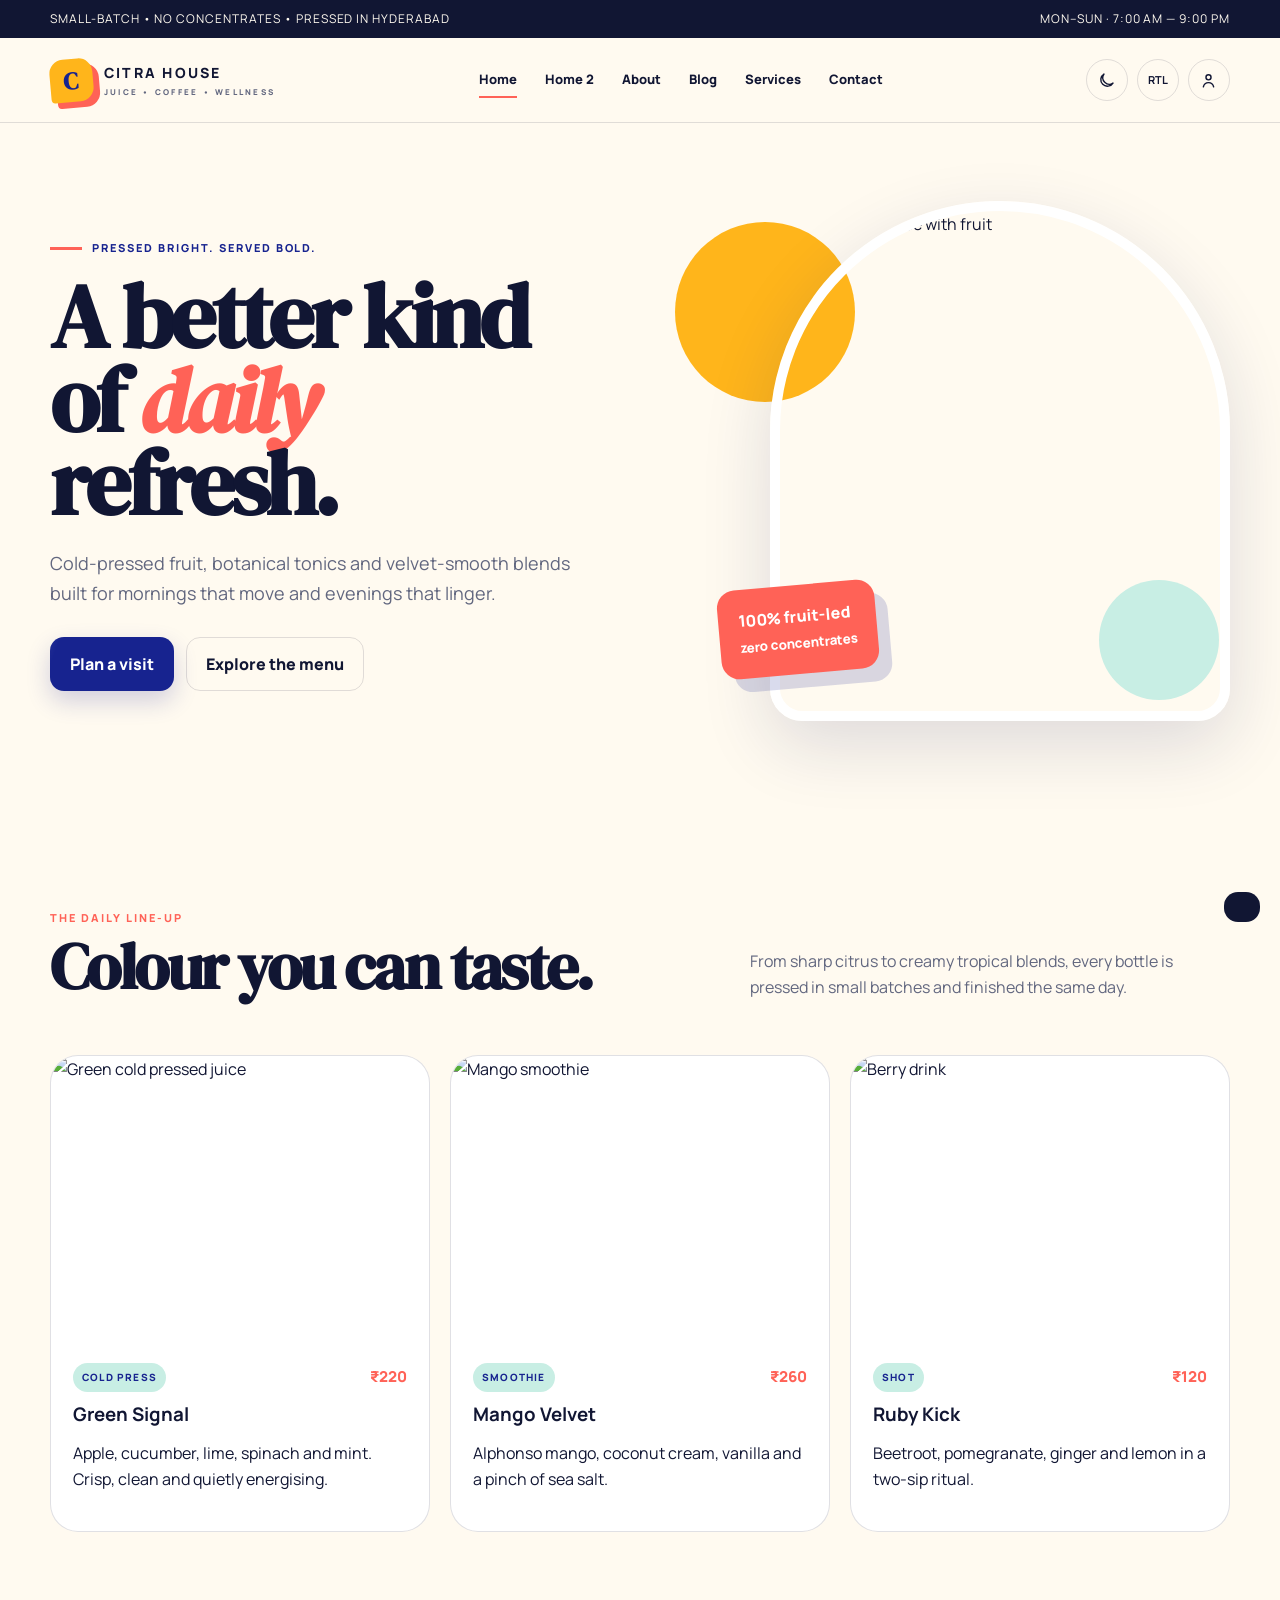
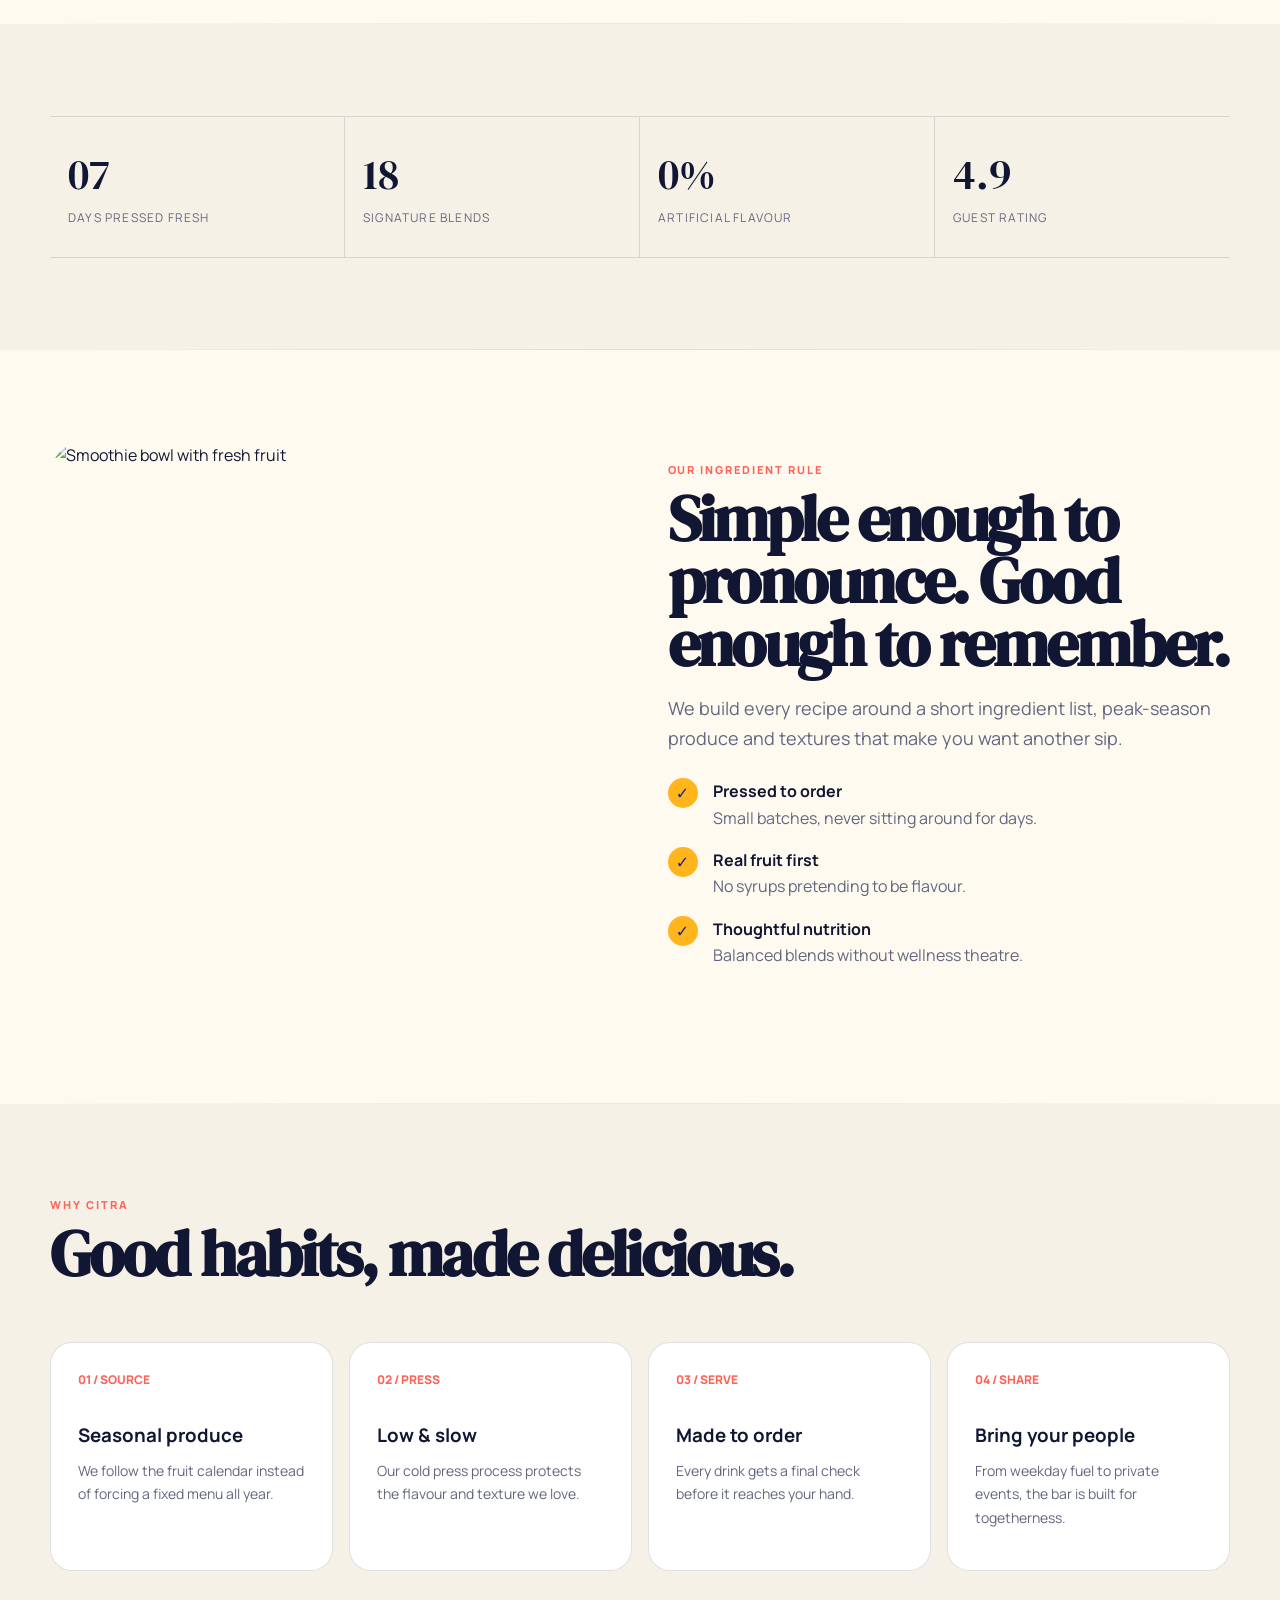
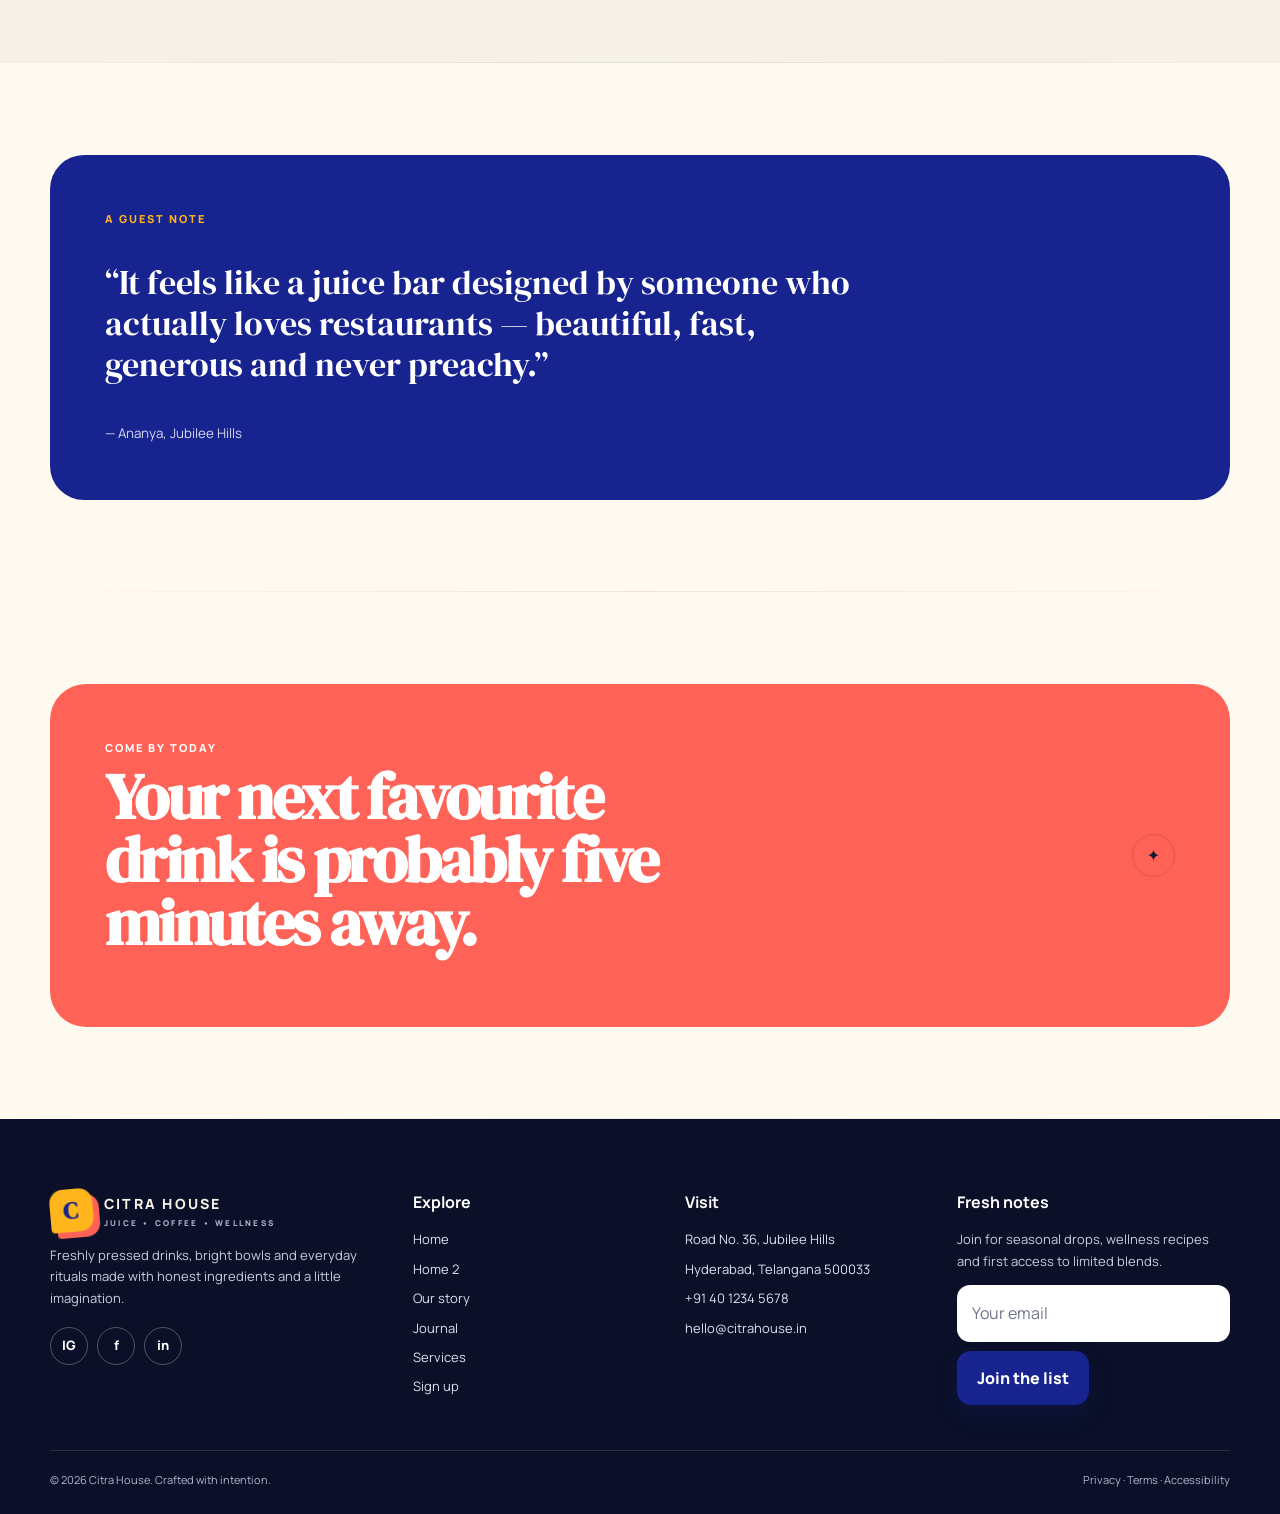
==== index.html @ f2bc3a29 "Initial Citra House premium website" ====
<!doctype html>
<html lang="en" dir="ltr">
<head>
<meta charset="utf-8"><meta name="viewport" content="width=device-width,initial-scale=1">
<title>Citra House — Juice, Coffee & Wellness</title><meta name="description" content="Citra House is a premium Hyderabad juice bar serving cold-pressed juices, smoothies, bowls and botanical drinks.">
<link rel="icon" href="favicon.svg"><link rel="stylesheet" href="css/style.css">
</head>
<body>
<div class="topbar"><div class="container"><span>Small-batch • No concentrates • Pressed in Hyderabad</span><span>Mon–Sun · 7:00 AM — 9:00 PM</span></div></div>
<header class="header"><div class="container nav">
<a class="logo" href="index.html"><span class="logo-mark">C</span><span>CITRA HOUSE<small>JUICE • COFFEE • WELLNESS</small></span></a>
<nav class="navlinks">
<a data-page="index.html" href="index.html">Home</a><a data-page="home2.html" href="home2.html">Home 2</a><a data-page="about.html" href="about.html">About</a><a data-page="blogs.html" href="blogs.html">Blog</a><a data-page="services.html" href="services.html">Services</a><a data-page="contact.html" href="contact.html">Contact</a>
</nav>
<div class="nav-actions">
<button class="icon-btn theme-icon" aria-label="Toggle dark and light mode" data-theme-toggle title="Dark / Light">
<svg viewBox="0 0 24 24" aria-hidden="true"><path d="M20.2 15.2A8.2 8.2 0 0 1 8.8 3.8 8.3 8.3 0 1 0 20.2 15.2Z"/></svg>
</button>
<button class="icon-btn rtl-control" aria-label="Toggle RTL and LTR" data-dir-toggle title="RTL / LTR">RTL</button>
<div class="user-menu">
<button class="icon-btn user-icon" type="button" aria-label="Open account menu" aria-expanded="false" title="Account menu">
<svg viewBox="0 0 24 24" aria-hidden="true"><circle cx="12" cy="8" r="3.2"/><path d="M5.5 20c.8-3.5 3-5.3 6.5-5.3s5.7 1.8 6.5 5.3"/></svg>
</button>
<div class="user-dropdown" role="menu">
<a href="login.html" role="menuitem"><span class="menu-symbol">↪</span><span><b>Login</b><small>Member sign in</small></span></a>
<a href="signup.html" role="menuitem"><span class="menu-symbol">＋</span><span><b>Sign up</b><small>Create your account</small></span></a>
<a href="enquiry.html" role="menuitem"><span class="menu-symbol">✦</span><span><b>Book / Enquire</b><small>Table, event or order</small></span></a>

</div>
</div>
<button class="menu-btn" aria-label="Open menu">☰</button>
</div>
</div></header>

<main>
<section class="hero"><div class="container hero-grid"><div class="hero-copy reveal">
<div class="eyebrow"><i></i>Pressed bright. Served bold.</div><h1 class="serif">A better kind of <em style="color:var(--coral)">daily</em> refresh.</h1>
<p class="lead">Cold-pressed fruit, botanical tonics and velvet-smooth blends built for mornings that move and evenings that linger.</p>
<div class="actions"><button class="primary" data-open-modal="book">Plan a visit</button><a class="secondary" href="#menu">Explore the menu</a></div>
</div><div class="hero-art reveal"><span class="blob one"></span><span class="blob two"></span><img class="hero-photo" src="https://images.unsplash.com/photo-1623065422902-30a2d299bbe4?auto=format&fit=crop&w=1000&q=90" alt="Fresh citrus juice with fruit"><div class="sticker">100% fruit-led<br><small>zero concentrates</small></div></div></div></section>
<section class="section" id="menu"><div class="container"><div class="section-head reveal"><div><div class="kicker">The daily line-up</div><h2 class="serif">Colour you can taste.</h2></div><p>From sharp citrus to creamy tropical blends, every bottle is pressed in small batches and finished the same day.</p></div>
<div class="product-grid">
<article class="product reveal"><img class="product-img" src="https://images.unsplash.com/photo-1546173159-315724a31696?auto=format&fit=crop&w=900&q=90" alt="Green cold pressed juice"><div class="product-body"><div class="product-top"><span class="tag">Cold press</span><span class="price">₹220</span></div><h3>Green Signal</h3><p>Apple, cucumber, lime, spinach and mint. Crisp, clean and quietly energising.</p></div></article>
<article class="product reveal"><img class="product-img" src="https://images.unsplash.com/photo-1505252585461-04db1eb84625?auto=format&fit=crop&w=900&q=90" alt="Mango smoothie"><div class="product-body"><div class="product-top"><span class="tag">Smoothie</span><span class="price">₹260</span></div><h3>Mango Velvet</h3><p>Alphonso mango, coconut cream, vanilla and a pinch of sea salt.</p></div></article>
<article class="product reveal"><img class="product-img" src="https://images.unsplash.com/photo-1551024506-0bccd828d307?auto=format&fit=crop&w=900&q=90" alt="Berry drink"><div class="product-body"><div class="product-top"><span class="tag">Shot</span><span class="price">₹120</span></div><h3>Ruby Kick</h3><p>Beetroot, pomegranate, ginger and lemon in a two-sip ritual.</p></div></article>
</div></div></section>
<section class="section alt"><div class="container"><div class="stats"><div class="stat"><strong>07</strong><span>Days pressed fresh</span></div><div class="stat"><strong>18</strong><span>Signature blends</span></div><div class="stat"><strong>0%</strong><span>Artificial flavour</span></div><div class="stat"><strong>4.9</strong><span>Guest rating</span></div></div></div></section>
<section class="section"><div class="container split"><img class="split-img reveal" src="https://images.unsplash.com/photo-1553530666-ba11a7da3888?auto=format&fit=crop&w=1100&q=90" alt="Smoothie bowl with fresh fruit"><div class="reveal"><div class="kicker">Our ingredient rule</div><h2 class="serif">Simple enough to pronounce. Good enough to remember.</h2><p class="lead">We build every recipe around a short ingredient list, peak-season produce and textures that make you want another sip.</p><div class="list"><div class="list-item"><span class="check">✓</span><div><b>Pressed to order</b><br><span style="color:var(--muted)">Small batches, never sitting around for days.</span></div></div><div class="list-item"><span class="check">✓</span><div><b>Real fruit first</b><br><span style="color:var(--muted)">No syrups pretending to be flavour.</span></div></div><div class="list-item"><span class="check">✓</span><div><b>Thoughtful nutrition</b><br><span style="color:var(--muted)">Balanced blends without wellness theatre.</span></div></div></div></div></div></section>
<section class="section alt"><div class="container"><div class="section-head reveal"><div><div class="kicker">Why Citra</div><h2 class="serif">Good habits, made delicious.</h2></div></div><div class="feature-grid"><div class="feature reveal"><div class="feature-num">01 / SOURCE</div><h3>Seasonal produce</h3><p>We follow the fruit calendar instead of forcing a fixed menu all year.</p></div><div class="feature reveal"><div class="feature-num">02 / PRESS</div><h3>Low & slow</h3><p>Our cold press process protects the flavour and texture we love.</p></div><div class="feature reveal"><div class="feature-num">03 / SERVE</div><h3>Made to order</h3><p>Every drink gets a final check before it reaches your hand.</p></div><div class="feature reveal"><div class="feature-num">04 / SHARE</div><h3>Bring your people</h3><p>From weekday fuel to private events, the bar is built for togetherness.</p></div></div></div></section>
<section class="section"><div class="container quote reveal"><div class="kicker" style="color:var(--mango)">A guest note</div><p>“It feels like a juice bar designed by someone who actually loves restaurants — beautiful, fast, generous and never preachy.”</p><small>— Ananya, Jubilee Hills</small></div></section>
<section class="section"><div class="container cta reveal"><div><div class="kicker" style="color:#fff">Come by today</div><h2 class="serif">Your next favourite drink is probably five minutes away.</h2></div><button class="icon-btn contact-trigger" data-open-modal="book" aria-label="Contact, booking and enquiry" title="Contact / Book / Enquire">✦</button></div></section>
</main>

<footer class="footer"><div class="container footer-grid">
<div><a class="logo" href="index.html"><span class="logo-mark">C</span><span>CITRA HOUSE<small>JUICE • COFFEE • WELLNESS</small></span></a><p>Freshly pressed drinks, bright bowls and everyday rituals made with honest ingredients and a little imagination.</p><div class="socials"><a href="https://www.instagram.com/" target="_blank" rel="noreferrer" aria-label="Instagram">IG</a><a href="https://www.facebook.com/" target="_blank" rel="noreferrer" aria-label="Facebook">f</a><a href="https://www.linkedin.com/" target="_blank" rel="noreferrer" aria-label="LinkedIn">in</a></div></div>
<div><h4>Explore</h4><div class="footer-links"><a href="index.html">Home</a><a href="home2.html">Home 2</a><a href="about.html">Our story</a><a href="blogs.html">Journal</a><a href="services.html">Services</a><a href="signup.html">Sign up</a></div></div>
<div><h4>Visit</h4><div class="footer-links"><span>Road No. 36, Jubilee Hills</span><span>Hyderabad, Telangana 500033</span><a href="tel:+914012345678">+91 40 1234 5678</a><a href="mailto:hello@citrahouse.in">hello@citrahouse.in</a></div></div>
<div><h4>Fresh notes</h4><p>Join for seasonal drops, wellness recipes and first access to limited blends.</p><form><div class="field"><input type="email" placeholder="Your email" required></div><button class="primary" style="margin-top:9px">Join the list</button></form></div>
</div><div class="container copyright"><span>© <span data-year></span> Citra House. Crafted with intention.</span><span>Privacy · Terms · Accessibility</span></div></footer>
<div class="modal" role="dialog" aria-modal="true"><div class="modal-box">
<button class="close" data-close-modal aria-label="Close">×</button><div class="kicker">Citra House</div><h2 style="font-size:42px">Make it yours.</h2><p style="color:var(--muted)">Book a table, private bar or send an enquiry.</p>
<div class="modal-tabs"><button data-mode="book" class="active">Book / Enquire</button><button data-mode="login">Member login</button></div>
<div class="modal-panel" data-panel="book"><form class="form-grid"><div class="field"><label>Name</label><input required></div><div class="field"><label>Phone</label><input required></div><div class="field"><label>Date</label><input type="date" required></div><div class="field"><label>Guests</label><select required><option value="">Choose</option><option>2</option><option>4</option><option>6+</option></select></div><div class="field full"><label>What can we prepare?</label><textarea placeholder="Private event, tasting, table or general enquiry"></textarea></div><div class="field full"><button class="primary">Send request</button></div></form></div>
<div class="modal-panel" data-panel="login" hidden><form><div class="field"><label>Email</label><input type="email" required></div><div class="field" style="margin-top:14px"><label>Password</label><input type="password" required></div><button class="primary" style="margin-top:16px">Sign in</button><p style="font-size:13px;color:var(--muted);margin:14px 0 0">New here? <a href="signup.html" style="font-weight:800;color:var(--navy)">Create an account →</a></p></form></div>
</div></div><div class="toast" role="status"></div>
<script src="js/script.js"></script></body></html>
---- css/style.css ----
@import url('https://fonts.googleapis.com/css2?family=DM+Serif+Display&family=Manrope:wght@400;500;600;700;800&display=swap');

:root{
  --ink:#111633;--navy:#17238f;--blue:#263bc7;--mango:#ffb51b;--coral:#ff6257;
  --mint:#c8eee4;--cream:#fffaf0;--paper:#f6f1e7;--white:#fff;--line:rgba(17,22,51,.13);
  --muted:#62677f;--shadow:0 24px 70px rgba(20,28,90,.14);--radius:28px;
}
[data-theme="dark"]{
  --ink:#f8f5ec;--cream:#0d1025;--paper:#151936;--white:#11142b;--line:rgba(255,255,255,.14);
  --muted:#b8bdd1;--shadow:0 24px 70px rgba(0,0,0,.34);
}
*{box-sizing:border-box}html{scroll-behavior:smooth}body{margin:0;font-family:Manrope,system-ui,sans-serif;background:var(--cream);color:var(--ink);line-height:1.65;overflow-x:hidden}
body:before{content:"";position:fixed;inset:0;pointer-events:none;opacity:.28;background-image:radial-gradient(rgba(23,35,143,.10) .7px,transparent .7px);background-size:14px 14px;z-index:-1}
a{text-decoration:none;color:inherit}img{max-width:100%;display:block}button,input,textarea,select{font:inherit}
button{cursor:pointer}.container{width:min(1180px,calc(100% - 40px));margin:auto}.serif{font-family:"DM Serif Display",Georgia,serif}
.topbar{background:var(--ink);color:var(--cream);font-size:12px;letter-spacing:.08em;text-transform:uppercase}
.topbar .container{height:38px;display:flex;align-items:center;justify-content:space-between}
.header{position:relative;z-index:30;background:color-mix(in srgb,var(--cream) 90%,transparent);backdrop-filter:blur(16px);border-bottom:1px solid var(--line)}
.nav{height:84px;display:flex;align-items:center;justify-content:space-between;gap:24px}
.logo{display:flex;align-items:center;gap:11px;font-weight:800;letter-spacing:.16em;font-size:14px}
.logo-mark{width:43px;height:43px;border-radius:14px 14px 14px 4px;background:var(--mango);display:grid;place-items:center;color:var(--navy);font-family:"DM Serif Display";font-size:24px;transform:rotate(-5deg);box-shadow:6px 6px 0 var(--coral)}
.logo small{display:block;font-size:8px;letter-spacing:.28em;color:var(--muted);margin-top:1px}
.navlinks{display:flex;align-items:center;gap:28px;font-size:13px;font-weight:800}.navlinks a{position:relative;padding:8px 0}.navlinks a:after{content:"";position:absolute;left:0;right:100%;bottom:1px;height:2px;background:var(--coral);transition:.25s}.navlinks a:hover:after,.navlinks a.active:after{right:0}
.nav-actions{display:flex;align-items:center;gap:9px}.icon-btn,.menu-btn{width:43px;height:43px;border:1px solid var(--line);background:transparent;color:var(--ink);border-radius:50%;display:grid;place-items:center;font-weight:800}
.menu-btn{display:none;border-radius:13px}.primary{border:0;background:var(--navy);color:#fff;padding:14px 20px;border-radius:14px;font-weight:800;box-shadow:0 10px 24px rgba(23,35,143,.2);transition:.25s}.primary:hover{transform:translateY(-2px);background:var(--coral)}
.secondary{border:1px solid var(--line);background:transparent;color:var(--ink);padding:13px 19px;border-radius:14px;font-weight:800;transition:.25s}.secondary:hover{border-color:var(--navy);transform:translateY(-2px)}
.hero{position:relative;padding:78px 0 96px;overflow:hidden}.hero-grid{display:grid;grid-template-columns:1fr 1fr;gap:70px;align-items:center}
.eyebrow{display:inline-flex;align-items:center;gap:10px;font-size:11px;font-weight:800;letter-spacing:.18em;text-transform:uppercase;color:var(--navy);margin-bottom:18px}.eyebrow i{width:32px;height:3px;background:var(--coral);display:inline-block}
h1{font-size:clamp(56px,7vw,94px);line-height:.93;letter-spacing:-.045em;margin:0 0 24px;max-width:720px}h2{font-size:clamp(38px,5vw,64px);line-height:.98;letter-spacing:-.04em;margin:0 0 18px}h3{line-height:1.1;margin:0 0 10px}.lead{font-size:18px;color:var(--muted);max-width:610px}.hero-copy .actions{display:flex;gap:12px;flex-wrap:wrap;margin-top:28px}
.hero-art{position:relative;min-height:500px}.hero-photo{width:min(460px,90%);height:520px;object-fit:cover;border-radius:240px 240px 34px 34px;margin-left:auto;box-shadow:var(--shadow);border:10px solid var(--white)}
.blob{position:absolute;border-radius:50%;z-index:-1}.blob.one{width:180px;height:180px;background:var(--mango);top:4%;left:0}.blob.two{width:120px;height:120px;background:var(--mint);right:2%;bottom:4%}
.sticker{position:absolute;left:8%;bottom:9%;background:var(--coral);color:#fff;padding:18px 20px;border-radius:18px;font-weight:800;box-shadow:12px 14px 0 rgba(23,35,143,.16);transform:rotate(-5deg)}
.section{padding:92px 0}.section.alt{background:var(--paper)}.section-head{display:flex;align-items:end;justify-content:space-between;gap:30px;margin-bottom:38px}.section-head p{max-width:480px;color:var(--muted)}
.kicker{font-size:11px;letter-spacing:.18em;text-transform:uppercase;font-weight:800;color:var(--coral);margin-bottom:9px}
.product-grid{display:grid;grid-template-columns:repeat(3,1fr);gap:20px}.product{background:var(--white);border:1px solid var(--line);border-radius:var(--radius);overflow:hidden;transition:.3s}.product:hover{transform:translateY(-6px);box-shadow:var(--shadow)}.product-img{height:285px;object-fit:cover;width:100%}.product-body{padding:22px}.tag{display:inline-block;background:var(--mint);color:var(--navy);font-size:10px;font-weight:800;text-transform:uppercase;letter-spacing:.12em;padding:6px 9px;border-radius:20px}.price{font-weight:800;color:var(--coral);font-size:15px}.product-top{display:flex;justify-content:space-between;gap:10px;align-items:center;margin-bottom:12px}
.feature-grid{display:grid;grid-template-columns:repeat(4,1fr);gap:16px}.feature{padding:27px;background:var(--white);border:1px solid var(--line);border-radius:22px}.feature-num{font-size:12px;font-weight:800;color:var(--coral);margin-bottom:35px}.feature p,.card p{color:var(--muted);font-size:14px}
.split{display:grid;grid-template-columns:1fr 1fr;gap:55px;align-items:center}.split-img{width:100%;height:570px;object-fit:cover;border-radius:34px}.list{display:grid;gap:16px;margin:25px 0}.list-item{display:flex;gap:15px;align-items:flex-start}.check{width:30px;height:30px;flex:0 0 30px;border-radius:50%;background:var(--mango);display:grid;place-items:center;color:var(--navy);font-weight:900}
.stats{display:grid;grid-template-columns:repeat(4,1fr);border-top:1px solid var(--line);border-bottom:1px solid var(--line)}.stat{padding:28px 18px;border-right:1px solid var(--line)}.stat:last-child{border:0}.stat strong{font:42px "DM Serif Display";display:block}.stat span{font-size:12px;color:var(--muted);text-transform:uppercase;letter-spacing:.1em}
.quote{background:var(--navy);color:#fff;border-radius:34px;padding:55px}.quote p{font:34px/1.2 "DM Serif Display";max-width:780px}.quote small{color:#d6d9ef}
.blog-grid{display:grid;grid-template-columns:1.4fr 1fr 1fr;gap:20px}.article{background:var(--white);border:1px solid var(--line);border-radius:26px;overflow:hidden}.article img{height:230px;width:100%;object-fit:cover}.article.big img{height:340px}.article-body{padding:21px}.article-meta{font-size:11px;text-transform:uppercase;letter-spacing:.1em;color:var(--coral);font-weight:800;margin-bottom:9px}
.cta{background:var(--coral);color:#fff;border-radius:36px;padding:55px;display:flex;align-items:center;justify-content:space-between;gap:30px}.cta h2{max-width:650px}.cta .primary{background:#fff;color:var(--navy)}
.page-hero{padding:70px 0 55px;background:var(--paper);border-bottom:1px solid var(--line)}.page-hero .container{display:flex;justify-content:space-between;gap:40px;align-items:end}.page-hero h1{font-size:clamp(54px,7vw,82px);max-width:800px}.breadcrumb{font-size:12px;color:var(--muted);font-weight:700}
.editorial{display:grid;grid-template-columns:1.1fr .9fr;gap:50px;align-items:start}.editorial-image{height:620px;object-fit:cover;border-radius:0 0 120px 0}
.timeline{display:grid;gap:0}.timeline-item{display:grid;grid-template-columns:100px 1fr;gap:25px;padding:28px 0;border-top:1px solid var(--line)}.timeline-item strong{color:var(--coral)}
.values{display:grid;grid-template-columns:repeat(3,1fr);gap:18px}.value{min-height:230px;padding:30px;border-radius:28px;background:var(--navy);color:#fff}.value:nth-child(2){background:var(--mango);color:var(--navy)}.value:nth-child(3){background:var(--mint);color:var(--navy)}
.service-grid{display:grid;grid-template-columns:repeat(2,1fr);gap:20px}.service{padding:34px;background:var(--white);border:1px solid var(--line);border-radius:28px;min-height:270px}.service-icon{width:52px;height:52px;border-radius:16px;background:var(--mango);display:grid;place-items:center;color:var(--navy);font-weight:900;margin-bottom:32px}
.process{display:grid;grid-template-columns:repeat(4,1fr);gap:14px}.process .feature{min-height:210px}.process .feature:nth-child(2){background:var(--coral);color:#fff}.process .feature:nth-child(2) p{color:#fff}.process .feature:nth-child(3){background:var(--navy);color:#fff}.process .feature:nth-child(3) p{color:#fff}
.contact-grid{display:grid;grid-template-columns:.8fr 1.2fr;gap:20px}.contact-card{background:var(--navy);color:#fff;padding:38px;border-radius:30px}.contact-row{padding:19px 0;border-bottom:1px solid rgba(255,255,255,.16)}.contact-row:last-child{border:0}.form{background:var(--white);border:1px solid var(--line);border-radius:30px;padding:35px}.form-grid{display:grid;grid-template-columns:1fr 1fr;gap:16px}.field{display:grid;gap:7px}.field.full{grid-column:1/-1}.field label{font-size:12px;font-weight:800}.field input,.field textarea,.field select{width:100%;border:1px solid var(--line);background:var(--cream);color:var(--ink);padding:14px;border-radius:13px;outline:none}.field input:focus,.field textarea:focus,.field select:focus{border-color:var(--navy);box-shadow:0 0 0 3px rgba(38,59,199,.12)}.field textarea{min-height:130px;resize:vertical}
.map-wrap{height:390px;border-radius:32px;overflow:hidden;border:1px solid var(--line)}.map-wrap iframe{width:100%;height:100%;border:0;filter:saturate(.9)}
.faq{display:grid;gap:10px}.faq details{background:var(--white);border:1px solid var(--line);border-radius:16px;padding:18px 20px}.faq summary{font-weight:800;cursor:pointer}
.filter{display:flex;gap:8px;flex-wrap:wrap;margin-bottom:25px}.filter button{padding:10px 15px;border-radius:30px;border:1px solid var(--line);background:transparent;color:var(--ink);font-weight:800}.filter button.active{background:var(--navy);color:#fff}
.notfound{min-height:70vh;display:grid;place-items:center;text-align:center}.notfound .number{font:clamp(120px,20vw,260px) "DM Serif Display";color:var(--mango);line-height:.8}.notfound p{max-width:530px;margin:20px auto;color:var(--muted)}
.footer{background:var(--ink);color:var(--cream);padding:70px 0 25px;margin-top:0}.footer-grid{display:grid;grid-template-columns:1.4fr 1fr 1fr 1.2fr;gap:45px}.footer .logo small{color:#aeb3c9}.footer p{color:#b9bed0;font-size:13px}.footer h4{margin:0 0 14px}.footer-links{display:grid;gap:8px;font-size:13px;color:#c9ccda}.socials{display:flex;gap:9px;margin-top:18px}.socials a{width:38px;height:38px;border:1px solid rgba(255,255,255,.2);border-radius:50%;display:grid;place-items:center;font-size:13px;font-weight:800}.copyright{border-top:1px solid rgba(255,255,255,.13);margin-top:45px;padding-top:20px;color:#9da2b7;font-size:11px;display:flex;justify-content:space-between;gap:20px}
.modal{position:fixed;inset:0;background:rgba(9,12,32,.68);backdrop-filter:blur(10px);z-index:100;display:none;place-items:center;padding:20px}.modal.open{display:grid}.modal-box{width:min(560px,100%);background:var(--cream);color:var(--ink);border-radius:28px;padding:32px;position:relative;box-shadow:var(--shadow)}.close{position:absolute;right:16px;top:16px;width:38px;height:38px;border-radius:50%;border:1px solid var(--line);background:transparent;color:var(--ink)}.modal-tabs{display:flex;gap:8px;margin:20px 0}.modal-tabs button{flex:1;border:1px solid var(--line);padding:10px;border-radius:10px;background:transparent;color:var(--ink);font-weight:800}.modal-tabs button.active{background:var(--navy);color:#fff}
.toast{position:fixed;right:20px;bottom:20px;background:var(--ink);color:var(--cream);padding:15px 18px;border-radius:14px;z-index:110;transform:translateY(140%);transition:.3s}.toast.show{transform:none}
.reveal{opacity:0;transform:translateY(18px);transition:.7s}.reveal.visible{opacity:1;transform:none}
[dir="rtl"]{direction:rtl}[dir="rtl"] .navlinks a:after{left:100%;right:0}[dir="rtl"] .hero-photo{margin-right:auto;margin-left:0}[dir="rtl"] .sticker{right:8%;left:auto}[dir="rtl"] .timeline-item,[dir="rtl"] .contact-row{direction:rtl}[dir="rtl"] .footer{text-align:right}
@media(max-width:980px){.navlinks{gap:17px}.hero-grid,.split,.editorial,.contact-grid{grid-template-columns:1fr}.hero-art{min-height:480px}.hero-photo{margin:auto}.product-grid{grid-template-columns:repeat(2,1fr)}.feature-grid,.process{grid-template-columns:repeat(2,1fr)}.blog-grid{grid-template-columns:1fr 1fr}.blog-grid .big{grid-column:1/-1}.footer-grid{grid-template-columns:1fr 1fr}.page-hero .container{display:block}.page-hero .breadcrumb{margin-top:15px}}
@media(max-width:720px){.container{width:min(100% - 28px,1180px)}.topbar .container{font-size:9px}.topbar .container span:last-child{display:none}.nav{height:72px}.navlinks{position:absolute;left:14px;right:14px;top:70px;background:var(--cream);border:1px solid var(--line);border-radius:18px;padding:16px;display:none;flex-direction:column;align-items:stretch;box-shadow:var(--shadow)}.navlinks.open{display:flex}.navlinks a{padding:11px}.menu-btn{display:grid}.nav-actions .secondary{display:none}.hero{padding:55px 0 65px}.hero-grid{gap:25px}.hero-art{min-height:390px}.hero-photo{height:400px;width:80%}.section{padding:65px 0}.section-head{display:block}.section-head .secondary{margin-top:15px}.product-grid,.feature-grid,.values,.service-grid,.process,.blog-grid{grid-template-columns:1fr}.blog-grid .big{grid-column:auto}.stats{grid-template-columns:1fr 1fr}.stat:nth-child(2){border-right:0}.stat:nth-child(3){border-top:1px solid var(--line)}.cta{padding:34px;display:block}.cta .primary{margin-top:18px}.form-grid{grid-template-columns:1fr}.field.full{grid-column:auto}.footer-grid{grid-template-columns:1fr}.copyright{display:block}.copyright span{display:block;margin-top:8px}.split-img,.editorial-image{height:430px}.quote p{font-size:27px}.page-hero{padding:48px 0 38px}}
@media(prefers-reduced-motion:reduce){*{scroll-behavior:auto!important;transition:none!important}.reveal{opacity:1;transform:none}}

/* === Sticky header & premium motion layer === */
.header{position:sticky;top:0;z-index:80}
@keyframes heroDrift{0%,100%{transform:translate3d(0,0,0) rotate(-1deg)}50%{transform:translate3d(0,-12px,0) rotate(1deg)}}
@keyframes floatBlob{0%,100%{transform:translate3d(0,0,0) scale(1)}50%{transform:translate3d(10px,-18px,0) scale(1.05)}}
@keyframes shine{0%{background-position:140% 0}100%{background-position:-140% 0}}
@keyframes pulseRing{0%,100%{box-shadow:0 0 0 0 rgba(255,98,87,.22)}50%{box-shadow:0 0 0 12px rgba(255,98,87,0)}}
.hero-photo{animation:heroDrift 7s ease-in-out infinite}
.blob.one{animation:floatBlob 6s ease-in-out infinite}
.blob.two{animation:floatBlob 8s ease-in-out infinite reverse}
.logo-mark{animation:pulseRing 4s ease-in-out infinite}
.primary{position:relative;overflow:hidden}
.primary:before{content:"";position:absolute;inset:0;background:linear-gradient(110deg,transparent 25%,rgba(255,255,255,.3) 50%,transparent 75%);background-size:220% 100%;background-position:140% 0;pointer-events:none}
.primary:hover:before{animation:shine .8s ease}
.reveal{transition:opacity .75s cubic-bezier(.2,.7,.2,1),transform .75s cubic-bezier(.2,.7,.2,1)}
.product,.feature,.service,.article,.value,.stat,.timeline-item,.faq details,.contact-card,.form,.quote,.cta{will-change:transform}
.product:hover,.feature:hover,.service:hover,.article:hover,.value:hover{transition:transform .35s ease,box-shadow .35s ease}
.section{position:relative}
.section:after{content:"";position:absolute;inset:auto 0 0;height:1px;background:linear-gradient(90deg,transparent,var(--line),transparent);opacity:.7}
@media (prefers-reduced-motion:reduce){
 .hero-photo,.blob.one,.blob.two,.logo-mark{animation:none!important}
}

/* Header control language — compact moon / RTL / user controls */
.nav-actions .icon-btn{width:42px;height:42px;border-radius:50%;padding:0}
.nav-actions .theme-icon svg,.nav-actions .user-icon svg{width:19px;height:19px;fill:none;stroke:currentColor;stroke-width:1.8;stroke-linecap:round;stroke-linejoin:round}
.nav-actions .rtl-control{font-size:11px;letter-spacing:.02em;font-weight:700}
.nav-actions .user-icon{display:grid;place-items:center}
.nav-actions .user-icon:hover,.nav-actions .rtl-control:hover,.nav-actions .theme-icon:hover{border-color:var(--navy);background:color-mix(in srgb,var(--navy) 7%,transparent)}
@media(max-width:720px){.nav-actions .icon-btn{width:40px;height:40px}.nav-actions .rtl-control{font-size:10px}}

/* Account menu: Login / Sign up / Book / Enquire / Dark-Light */
.user-menu{position:relative}
.user-menu .user-icon{position:relative;z-index:3}
.user-dropdown{
  position:absolute;top:calc(100% + 12px);right:0;width:270px;
  background:var(--cream);border:1px solid var(--line);border-radius:18px;
  padding:8px;box-shadow:0 22px 60px rgba(12,18,60,.18);
  opacity:0;visibility:hidden;transform:translateY(-7px) scale(.98);
  transition:.2s ease;z-index:100;
}
.user-menu.open .user-dropdown{opacity:1;visibility:visible;transform:none}
.user-dropdown a,.user-dropdown button{
  width:100%;display:flex;align-items:center;gap:12px;text-align:left;
  border:0;background:transparent;color:var(--ink);padding:12px 11px;border-radius:12px;
  cursor:pointer;font:inherit;
}
.user-dropdown a:hover,.user-dropdown button:hover{background:var(--paper)}
.user-dropdown b{display:block;font-size:13px;line-height:1.25}
.user-dropdown small{display:block;color:var(--muted);font-size:10px;margin-top:2px}
.menu-symbol{
  width:34px;height:34px;flex:0 0 34px;border-radius:10px;background:var(--paper);
  display:grid;place-items:center;font-weight:800;color:var(--navy)
}
.footer{position:relative;z-index:2}
.footer,.footer a,.footer h4,.footer span,.footer p{visibility:visible;opacity:1}
.footer .field input{color:var(--ink);background:var(--cream);opacity:1}
.footer .footer-links a,.footer .footer-links span{color:#d7dae6}
.footer .logo{color:var(--cream)}
@media(max-width:720px){
  .user-dropdown{right:-55px;width:250px}
}
[dir="rtl"] .user-dropdown{right:auto;left:0}
[dir="rtl"] .user-dropdown a,[dir="rtl"] .user-dropdown button{text-align:right}

/* FINAL FOOTER CONTRAST */
.footer{background:#0b1028!important;color:#f7f3e8!important}
.footer p{color:#c9cee0!important}
.footer h4{color:#ffffff!important}
.footer .footer-links,
.footer .footer-links a,
.footer .footer-links span{color:#dce1ef!important}
.footer .footer-links a:hover{color:#ffb51b!important}
.footer .copyright,
.footer .copyright span{color:#aeb5cc!important}
.footer .logo{color:#f7f3e8!important}
.footer .logo small{color:#aeb5cc!important}
.footer .field input{background:#ffffff!important;color:#111633!important;border-color:rgba(255,255,255,.18)!important}
.footer .field input::placeholder{color:#70758a!important}
.footer .socials a{color:#ffffff!important;border-color:rgba(255,255,255,.28)!important}
.footer .socials a:hover{background:#ffb51b!important;color:#111633!important;border-color:#ffb51b!important}

/* Reliable account dropdown */
.user-menu{position:relative!important}
.user-dropdown{z-index:9999!important}
.user-menu.open .user-dropdown{display:block!important}
@media(max-width:720px){
 .user-dropdown{position:fixed!important;top:76px!important;right:14px!important;left:auto!important}
 [dir="rtl"] .user-dropdown{left:14px!important;right:auto!important}
}
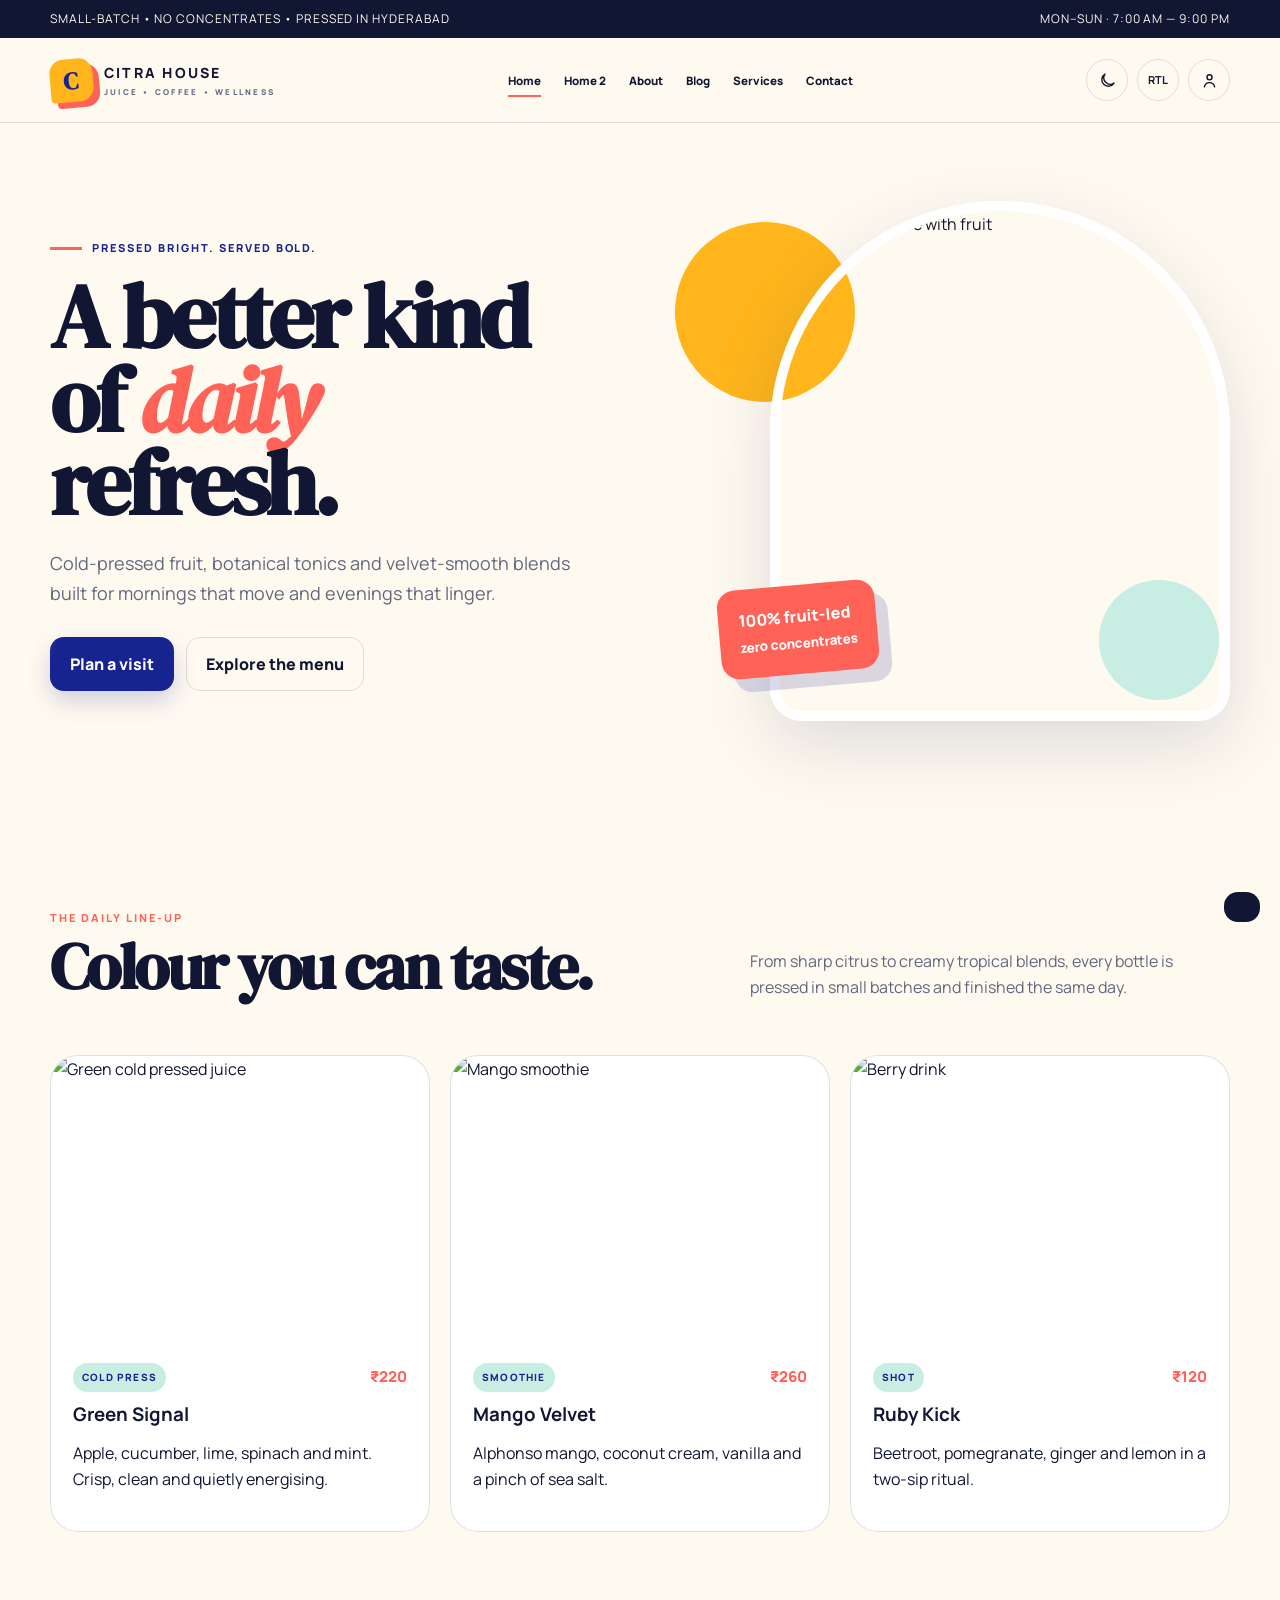
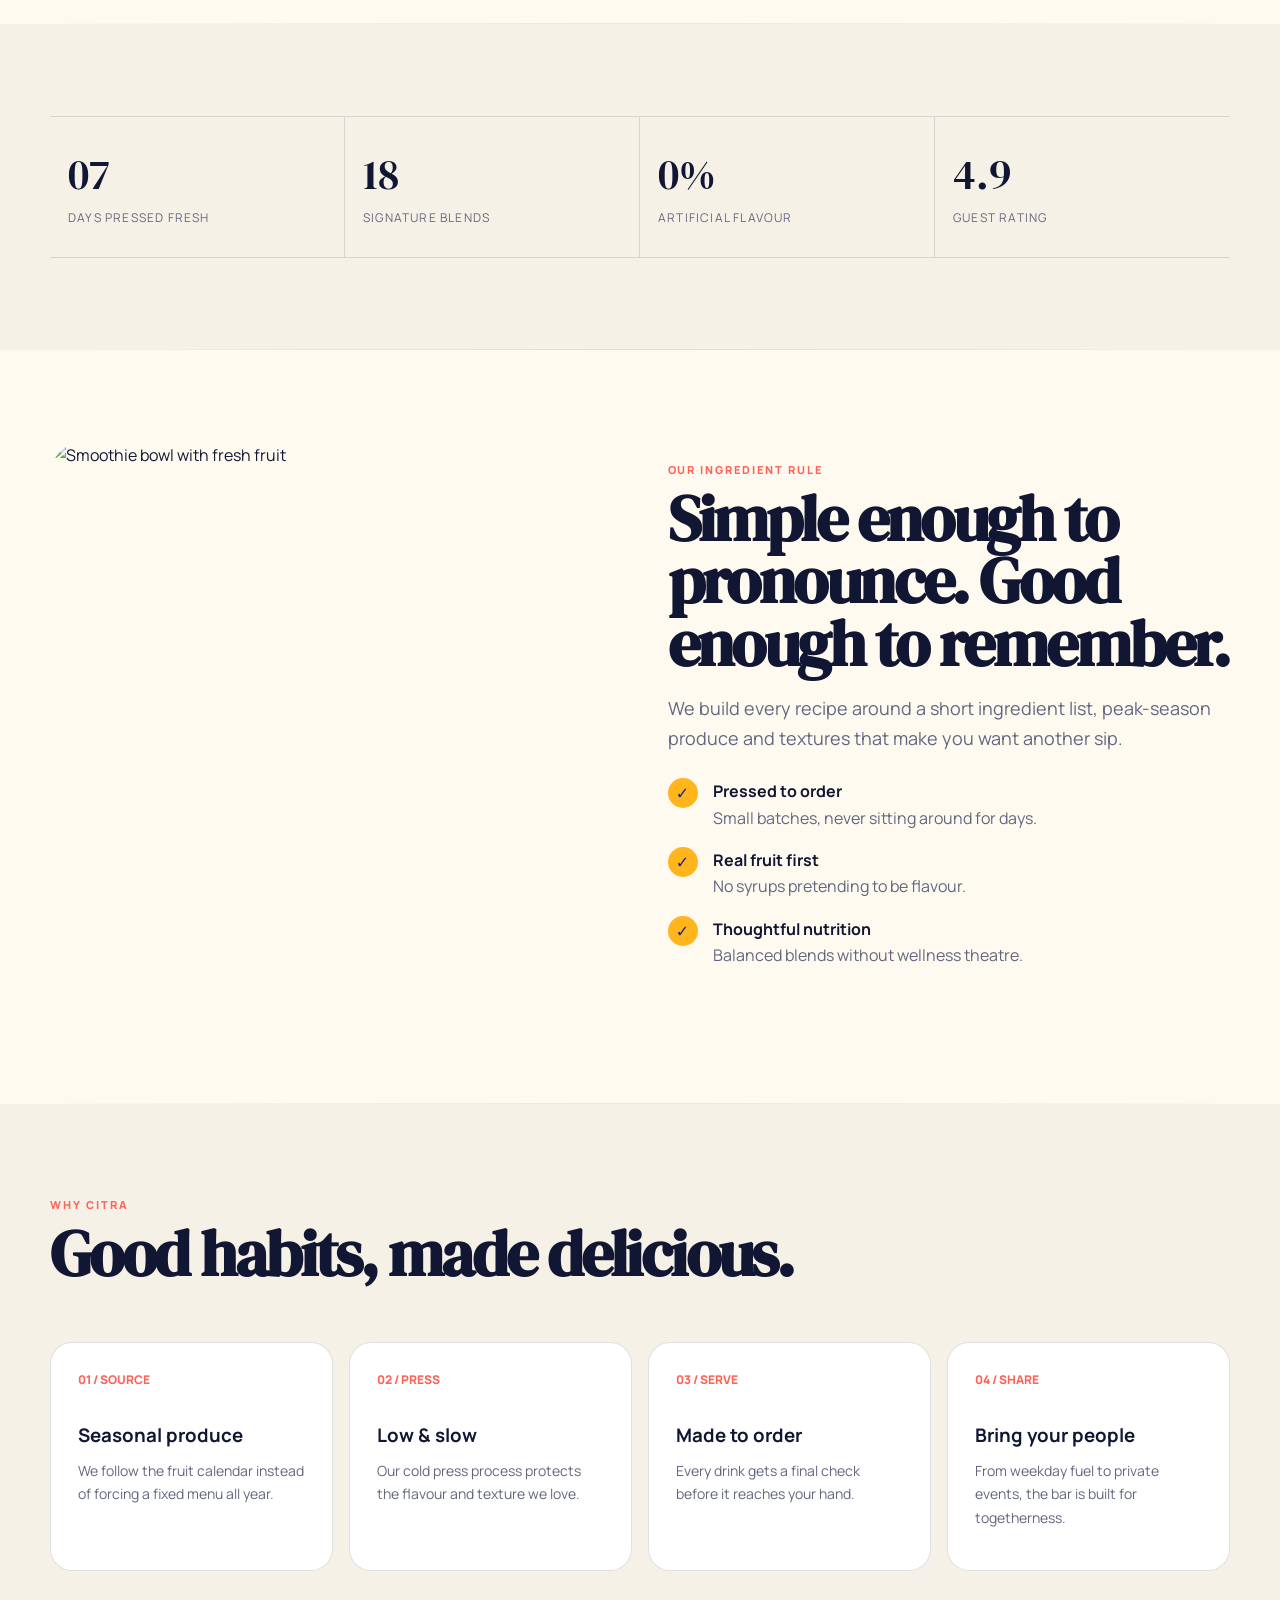
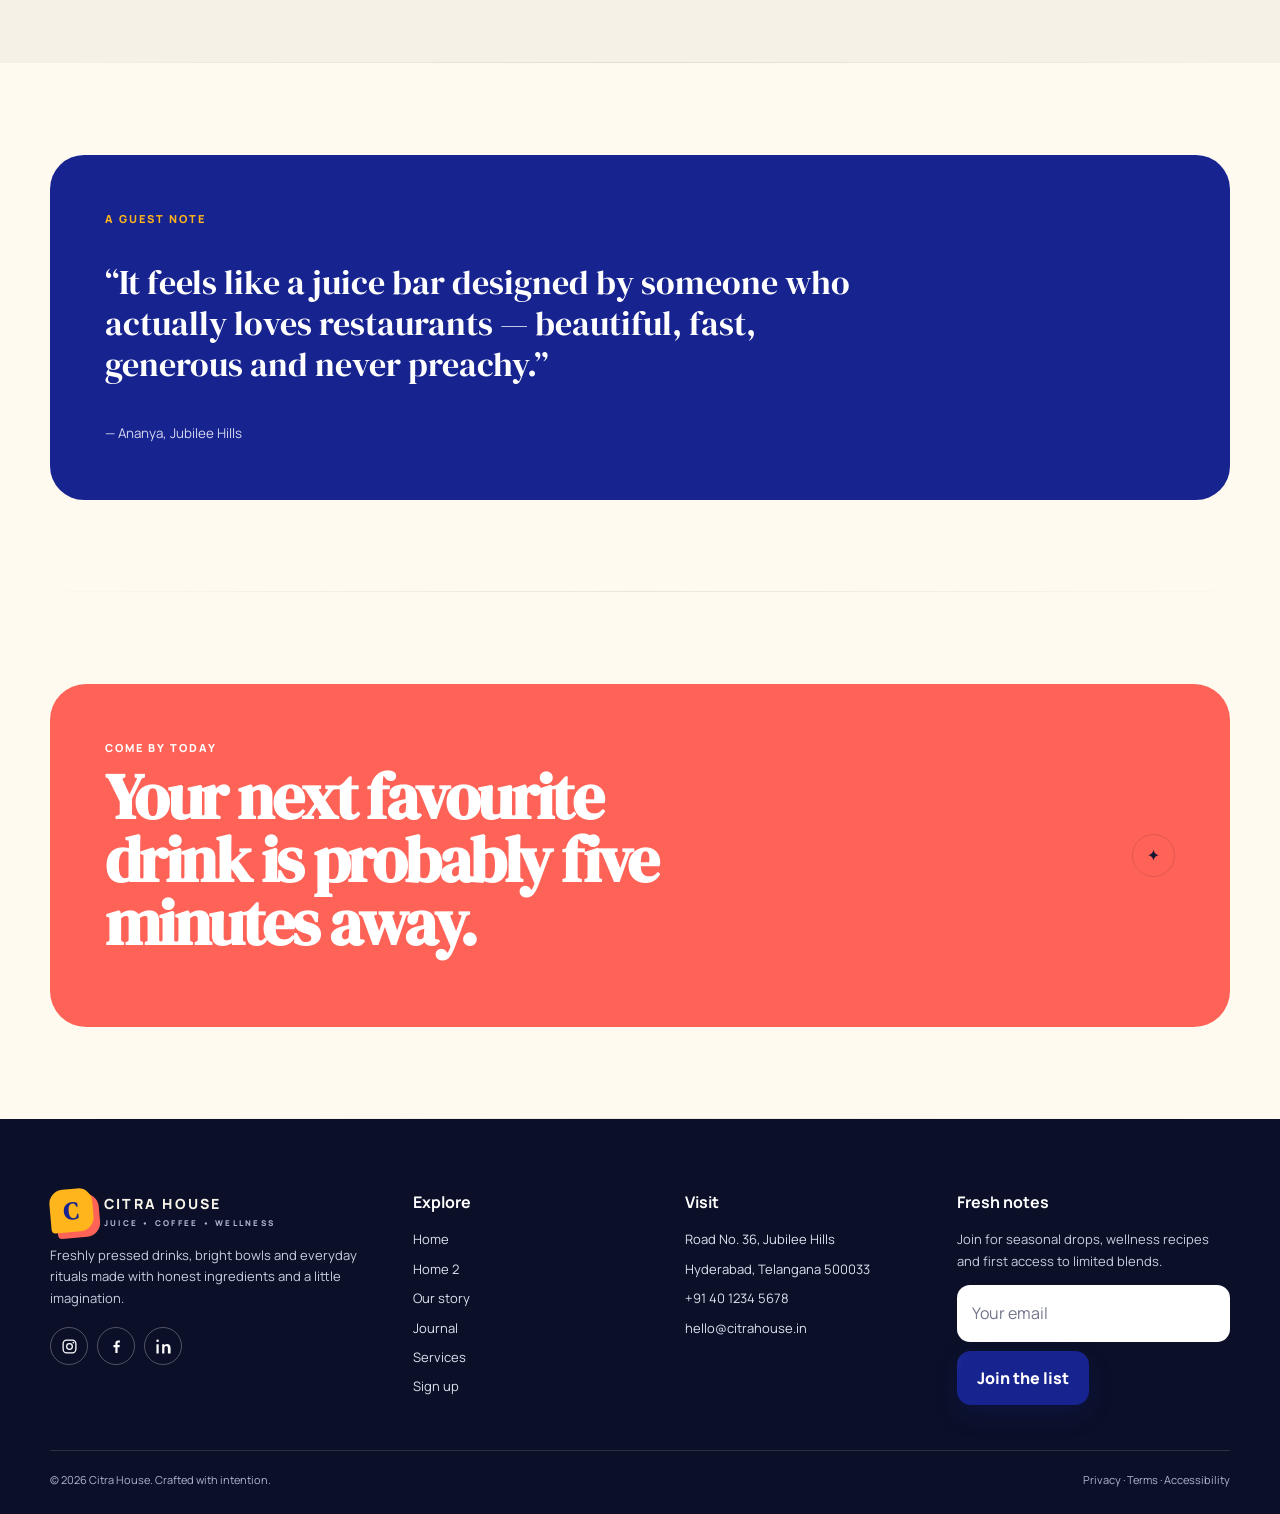
==== commit d321310b: "Fix responsive subdivisions and login signup layout" ====
--- a/index.html
+++ b/index.html
@@ -52,7 +52,11 @@
 </main>
 
 <footer class="footer"><div class="container footer-grid">
-<div><a class="logo" href="index.html"><span class="logo-mark">C</span><span>CITRA HOUSE<small>JUICE • COFFEE • WELLNESS</small></span></a><p>Freshly pressed drinks, bright bowls and everyday rituals made with honest ingredients and a little imagination.</p><div class="socials"><a href="https://www.instagram.com/" target="_blank" rel="noreferrer" aria-label="Instagram">IG</a><a href="https://www.facebook.com/" target="_blank" rel="noreferrer" aria-label="Facebook">f</a><a href="https://www.linkedin.com/" target="_blank" rel="noreferrer" aria-label="LinkedIn">in</a></div></div>
+<div><a class="logo" href="index.html"><span class="logo-mark">C</span><span>CITRA HOUSE<small>JUICE • COFFEE • WELLNESS</small></span></a><p>Freshly pressed drinks, bright bowls and everyday rituals made with honest ingredients and a little imagination.</p><div class="socials">
+<a href="https://www.instagram.com/" target="_blank" rel="noreferrer" aria-label="Instagram" title="Instagram"><svg viewBox="0 0 24 24" aria-hidden="true"><rect x="3" y="3" width="18" height="18" rx="5" fill="none" stroke="currentColor" stroke-width="1.8"/><circle cx="12" cy="12" r="4" fill="none" stroke="currentColor" stroke-width="1.8"/><circle cx="17.5" cy="6.5" r="1.2" fill="currentColor"/></svg></a>
+<a href="https://www.facebook.com/" target="_blank" rel="noreferrer" aria-label="Facebook" title="Facebook"><svg viewBox="0 0 24 24" aria-hidden="true"><path fill="currentColor" d="M13.5 21v-8h2.7l.4-3.1h-3.1v-2c0-.9.3-1.5 1.6-1.5h1.7V3.6c-.3 0-1.3-.1-2.4-.1-2.4 0-4 1.5-4 4.2v2.2H7.7V13h2.7v8z"/></svg></a>
+<a href="https://www.linkedin.com/" target="_blank" rel="noreferrer" aria-label="LinkedIn" title="LinkedIn"><svg viewBox="0 0 24 24" aria-hidden="true"><path fill="currentColor" d="M5.2 8.7H2.1V22h3.1zM3.7 2a1.8 1.8 0 1 0 0 3.6 1.8 1.8 0 0 0 0-3.6M22 14.4c0-4-2.1-5.9-4.9-5.9-2.3 0-3.3 1.3-3.9 2.2V8.7h-3.1V22h3.1v-7.1c0-1.9.4-3.7 2.7-3.7s2.3 2.1 2.3 3.8V22H22z"/></svg></a>
+</div></div>
 <div><h4>Explore</h4><div class="footer-links"><a href="index.html">Home</a><a href="home2.html">Home 2</a><a href="about.html">Our story</a><a href="blogs.html">Journal</a><a href="services.html">Services</a><a href="signup.html">Sign up</a></div></div>
 <div><h4>Visit</h4><div class="footer-links"><span>Road No. 36, Jubilee Hills</span><span>Hyderabad, Telangana 500033</span><a href="tel:+914012345678">+91 40 1234 5678</a><a href="mailto:hello@citrahouse.in">hello@citrahouse.in</a></div></div>
 <div><h4>Fresh notes</h4><p>Join for seasonal drops, wellness recipes and first access to limited blends.</p><form><div class="field"><input type="email" placeholder="Your email" required></div><button class="primary" style="margin-top:9px">Join the list</button></form></div>
--- a/css/style.css
+++ b/css/style.css
@@ -149,3 +149,61 @@
  .user-dropdown{position:fixed!important;top:76px!important;right:14px!important;left:auto!important}
  [dir="rtl"] .user-dropdown{left:14px!important;right:auto!important}
 }
+
+
+/* Focused responsive and account-page fixes */
+.nav{min-width:0}
+.navlinks{flex:1;min-width:0;justify-content:center;gap:clamp(10px,1.8vw,28px);white-space:nowrap;flex-wrap:nowrap}
+.navlinks a{white-space:nowrap;flex:0 0 auto;font-size:clamp(11px,.9vw,13px)}
+.logo{flex:0 0 auto;white-space:nowrap}
+.nav-actions{flex:0 0 auto;white-space:nowrap}
+.socials a svg{display:block;width:17px;height:17px}
+.socials a{flex:0 0 38px}
+.auth-header{position:relative;z-index:5;background:var(--cream);border-bottom:1px solid var(--line);padding:20px 0}
+.auth-header .container{display:flex;align-items:center;justify-content:flex-start}
+.auth-header .logo{width:max-content}
+.auth-header .logo-mark{margin-right:2px}
+body.auth-page .topbar,body.auth-page .footer{display:none!important}
+body.auth-page .auth-header{border-bottom:0}
+body.auth-page main{min-height:calc(100vh - 86px)}
+/* Keep page subdivisions balanced at tablet and phone widths */
+.section-head{min-width:0}
+.feature-grid,.product-grid,.process,.blog-grid,.footer-grid,.contact-grid,.split,.editorial{min-width:0}
+.feature-grid>* ,.product-grid>* ,.process>* ,.blog-grid>* ,.footer-grid>*{min-width:0}
+@media(max-width:980px){
+ .nav{gap:12px}
+ .navlinks{gap:10px}
+ .navlinks a{font-size:11px}
+ .logo{font-size:12px;letter-spacing:.1em;gap:8px}
+ .logo-mark{width:38px;height:38px}
+ .nav-actions{gap:5px}
+ .nav-actions .icon-btn{width:36px;height:36px}
+}
+@media(max-width:720px){
+ .nav{gap:8px}
+ .navlinks{white-space:normal}
+ .navlinks a{font-size:13px}
+ .logo{font-size:12px;letter-spacing:.08em}
+ .logo small{font-size:7px;letter-spacing:.17em}
+ .auth-header{padding:16px 0}
+ body.auth-page main{min-height:calc(100vh - 78px)}
+ .feature-grid,.product-grid,.process,.blog-grid,.footer-grid,.contact-grid,.split,.editorial{grid-template-columns:minmax(0,1fr)}
+ .section-head{grid-template-columns:minmax(0,1fr);gap:14px}
+ .socials a{width:36px;height:36px;flex-basis:36px}
+}
+@media(min-width:721px) and (max-width:860px){
+ .navlinks{gap:8px}
+ .navlinks a{font-size:10px}
+ .nav-actions .icon-btn{width:34px;height:34px}
+}
+
+/* Fix stat-card subdivision borders at every responsive size */
+.stats{display:grid;grid-template-columns:repeat(4,minmax(0,1fr));}
+.stats .stat{min-width:0;border-right:1px solid var(--line);border-top:0;}
+.stats .stat:last-child{border-right:0;}
+@media(max-width:720px){
+  .stats{grid-template-columns:repeat(2,minmax(0,1fr));}
+  .stats .stat:nth-child(odd){border-right:1px solid var(--line);}
+  .stats .stat:nth-child(even){border-right:0;}
+  .stats .stat:nth-child(n+3){border-top:1px solid var(--line);}
+}
